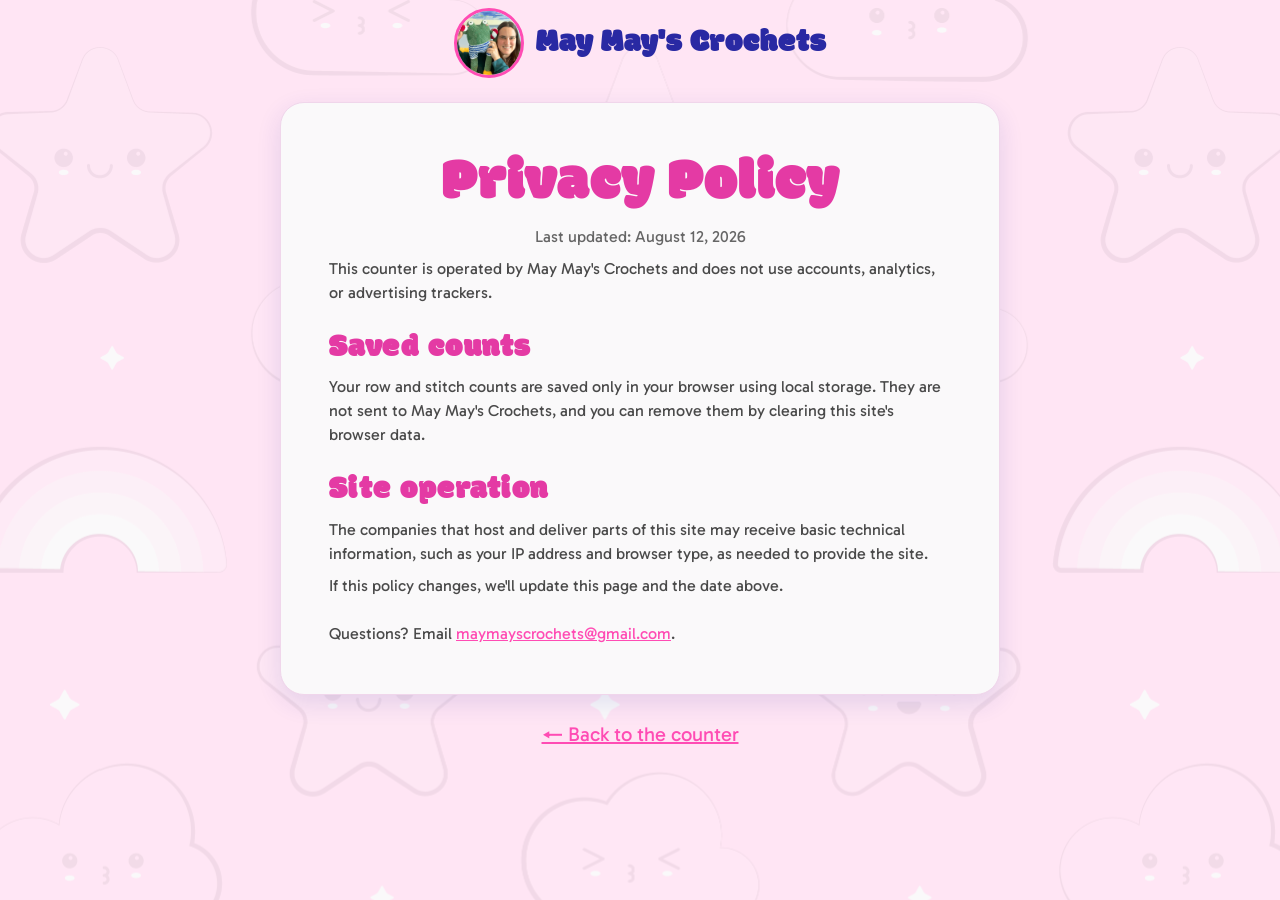
==== privacy/index.html @ 56afa4e5 "Add privacy policy" ====
<!DOCTYPE html>
<html lang="en">
<head>
  <script>
    if (window.location.hostname === "maymillerricci.github.io") {
      window.location.replace("https://counter.maymayscrochets.com" + window.location.pathname + window.location.search + window.location.hash);
    }
  </script>

  <meta charset="UTF-8"/>
  <meta name="viewport" content="width=device-width, initial-scale=1"/>
  <title>Privacy Policy | Row and Stitch Counter</title>
  <meta name="description" content="Privacy policy for the May May's Crochets row and stitch counter."/>
  <link rel="canonical" href="https://counter.maymayscrochets.com/privacy/"/>
  <link rel="icon" href="../yarn_heart.png" sizes="32x32"/>
  <link rel="apple-touch-icon" href="../yarn_heart.png"/>
  <link rel="stylesheet" href="../styles.css"/>
</head>
<body>
  <main class="privacy-shell">
    <a class="privacy-brand" href="/">
      <img src="../may_victor_frog_2-160.png" alt=""/>
      <span>May May's Crochets</span>
    </a>

    <article class="privacy-card">
      <h1>Privacy Policy</h1>
      <p class="privacy-updated">Last updated: August 12, 2026</p>

      <p>This counter is operated by May May's Crochets and does not use accounts, analytics, or advertising trackers.</p>

      <h2>Saved counts</h2>
      <p>Your row and stitch counts are saved only in your browser using local storage. They are not sent to May May's Crochets, and you can remove them by clearing this site's browser data.</p>

      <h2>Site operation</h2>
      <p>The companies that host and deliver parts of this site may receive basic technical information, such as your IP address and browser type, as needed to provide the site.</p>

      <p>If this policy changes, we'll update this page and the date above.</p>

      <p class="privacy-contact">Questions? Email <a href="mailto:maymayscrochets@gmail.com">maymayscrochets@gmail.com</a>.</p>
    </article>

    <p class="privacy-back"><a href="/">← Back to the counter</a></p>
  </main>
</body>
</html>
---- styles.css ----
@import url("https://fonts.googleapis.com/css2?family=Gabarito:wght@400;500;600;700;800;900&family=Modak&display=swap");

.wp-block-site-logo {
  box-sizing: border-box;
  line-height: 0
}

.wp-block-site-logo a {
  display: inline-block;
  line-height: 0
}

.wp-block-site-logo.is-default-size img {
  height: auto;
  width: 120px
}

.wp-block-site-logo img {
  height: auto;
  max-width: 100%
}

.wp-block-site-logo img.header-site-logo {
  box-sizing: border-box;
  width: 80px;
  height: 80px;
  object-fit: cover;
  border-radius: 50%;
}

header .wp-block-site-logo {
  box-shadow: 0 0 0 3px #ff4cb4;
}

.wp-block-site-logo a, .wp-block-site-logo img {
  border-radius: inherit
}

.wp-block-site-logo.aligncenter {
  margin-left: auto;
  margin-right: auto;
  text-align: center
}

:root :where(.wp-block-site-logo.is-style-rounded) {
  border-radius: 9999px
}

.wp-block-image img {
  box-sizing: border-box;
  height: auto;
  max-width: 100%;
  vertical-align: bottom
}

.wp-block-post-title {
  box-sizing: border-box;
  word-break: break-word
}

.wp-block-post-title :where(a) {
  display: inline-block;
  font-family: inherit;
  font-size: inherit;
  font-style: inherit;
  font-weight: inherit;
  letter-spacing: inherit;
  line-height: inherit;
  text-decoration: inherit
}

.has-text-align-center {
  text-align: center
}

.screen-reader-text {
  word-wrap: normal !important;
  border: 0;
  clip-path: inset(50%);
  height: 1px;
  margin: -1px;
  overflow: hidden;
  padding: 0;
  position: absolute;
  width: 1px
}

.screen-reader-text:focus {
  background-color: #ddd;
  clip-path: none;
  color: #444;
  display: block;
  font-size: 1em;
  height: auto;
  left: 5px;
  line-height: normal;
  padding: 15px 23px 14px;
  text-decoration: none;
  top: 5px;
  width: auto;
  z-index: 100000
}

html :where(.has-border-color) {
  border-style: solid
}

html :where([style*=border-top-color]) {
  border-top-style: solid
}

html :where([style*=border-right-color]) {
  border-right-style: solid
}

html :where([style*=border-bottom-color]) {
  border-bottom-style: solid
}

html :where([style*=border-left-color]) {
  border-left-style: solid
}

html :where([style*=border-width]) {
  border-style: solid
}

html :where([style*=border-top-width]) {
  border-top-style: solid
}

html :where([style*=border-right-width]) {
  border-right-style: solid
}

html :where([style*=border-bottom-width]) {
  border-bottom-style: solid
}

html :where([style*=border-left-width]) {
  border-left-style: solid
}

html :where(img[class*=wp-image-]) {
  height: auto;
  max-width: 100%
}

:root {
  --wp--preset--aspect-ratio--square: 1;
  --wp--preset--aspect-ratio--4-3: 4/3;
  --wp--preset--aspect-ratio--3-4: 3/4;
  --wp--preset--aspect-ratio--3-2: 3/2;
  --wp--preset--aspect-ratio--2-3: 2/3;
  --wp--preset--aspect-ratio--16-9: 16/9;
  --wp--preset--aspect-ratio--9-16: 9/16;
  --wp--preset--color--black: #000000;
  --wp--preset--color--cyan-bluish-gray: #abb8c3;
  --wp--preset--color--white: #ffffff;
  --wp--preset--color--pale-pink: #f78da7;
  --wp--preset--color--vivid-red: #cf2e2e;
  --wp--preset--color--luminous-vivid-orange: #ff6900;
  --wp--preset--color--luminous-vivid-amber: #fcb900;
  --wp--preset--color--light-green-cyan: #7bdcb5;
  --wp--preset--color--vivid-green-cyan: #00d084;
  --wp--preset--color--pale-cyan-blue: #8ed1fc;
  --wp--preset--color--vivid-cyan-blue: #0693e3;
  --wp--preset--color--vivid-purple: #9b51e0;
  --wp--preset--color--base: #ffe5f4;
  --wp--preset--color--contrast: #2929a3;
  --wp--preset--color--primary: #ff4cb4;
  --wp--preset--color--secondary: #ff33aa;
  --wp--preset--color--tertiary: #faf9fa;
  --page--heading-color: #e43aa4;
  --wp--preset--gradient--vivid-cyan-blue-to-vivid-purple: linear-gradient(135deg, rgba(6, 147, 227, 1) 0%, rgb(155, 81, 224) 100%);
  --wp--preset--gradient--light-green-cyan-to-vivid-green-cyan: linear-gradient(135deg, rgb(122, 220, 180) 0%, rgb(0, 208, 130) 100%);
  --wp--preset--gradient--luminous-vivid-amber-to-luminous-vivid-orange: linear-gradient(135deg, rgba(252, 185, 0, 1) 0%, rgba(255, 105, 0, 1) 100%);
  --wp--preset--gradient--luminous-vivid-orange-to-vivid-red: linear-gradient(135deg, rgba(255, 105, 0, 1) 0%, rgb(207, 46, 46) 100%);
  --wp--preset--gradient--very-light-gray-to-cyan-bluish-gray: linear-gradient(135deg, rgb(238, 238, 238) 0%, rgb(169, 184, 195) 100%);
  --wp--preset--gradient--cool-to-warm-spectrum: linear-gradient(135deg, rgb(74, 234, 220) 0%, rgb(151, 120, 209) 20%, rgb(207, 42, 186) 40%, rgb(238, 44, 130) 60%, rgb(251, 105, 98) 80%, rgb(254, 248, 76) 100%);
  --wp--preset--gradient--blush-light-purple: linear-gradient(135deg, rgb(255, 206, 236) 0%, rgb(152, 150, 240) 100%);
  --wp--preset--gradient--blush-bordeaux: linear-gradient(135deg, rgb(254, 205, 165) 0%, rgb(254, 45, 45) 50%, rgb(107, 0, 62) 100%);
  --wp--preset--gradient--luminous-dusk: linear-gradient(135deg, rgb(255, 203, 112) 0%, rgb(199, 81, 192) 50%, rgb(65, 88, 208) 100%);
  --wp--preset--gradient--pale-ocean: linear-gradient(135deg, rgb(255, 245, 203) 0%, rgb(182, 227, 212) 50%, rgb(51, 167, 181) 100%);
  --wp--preset--gradient--electric-grass: linear-gradient(135deg, rgb(202, 248, 128) 0%, rgb(113, 206, 126) 100%);
  --wp--preset--gradient--midnight: linear-gradient(135deg, rgb(2, 3, 129) 0%, rgb(40, 116, 252) 100%);
  --wp--preset--gradient--default-gradient: linear-gradient(to bottom, var(--wp--preset--color--base), var(--wp--preset--color--base));
  --wp--preset--font-size--small: clamp(0.825rem, 0.825rem + ((1vw - 0.2rem) * 0.318), 1.0rem);
  --wp--preset--font-size--medium: clamp(1rem, 1rem + ((1vw - 0.2rem) * 0.455), 1.25rem);
  --wp--preset--font-size--large: clamp(1.75rem, 1.75rem + ((1vw - 0.2rem) * 0.455), 2rem);
  --wp--preset--font-size--x-large: clamp(2rem, 2rem + ((1vw - 0.2rem) * 4.545), 4.5rem);
  --wp--preset--font-family--albert-sans: 'Albert Sans', sans-serif;
  --wp--preset--font-family--alegreya: Alegreya, serif;
  --wp--preset--font-family--arvo: Arvo, serif;
  --wp--preset--font-family--bodoni-moda: 'Bodoni Moda', serif;
  --wp--preset--font-family--bricolage-grotesque: 'Bricolage Grotesque', sans-serif;
  --wp--preset--font-family--cabin: Cabin, sans-serif;
  --wp--preset--font-family--chivo: Chivo, sans-serif;
  --wp--preset--font-family--commissioner: Commissioner, sans-serif;
  --wp--preset--font-family--cormorant: Cormorant, serif;
  --wp--preset--font-family--courier-prime: 'Courier Prime', monospace;
  --wp--preset--font-family--crimson-pro: 'Crimson Pro', serif;
  --wp--preset--font-family--dm-mono: 'DM Mono', monospace;
  --wp--preset--font-family--dm-sans: 'DM Sans', sans-serif;
  --wp--preset--font-family--dm-serif-display: 'DM Serif Display', serif;
  --wp--preset--font-family--domine: Domine, serif;
  --wp--preset--font-family--eb-garamond: 'EB Garamond', serif;
  --wp--preset--font-family--epilogue: Epilogue, sans-serif;
  --wp--preset--font-family--fahkwang: Fahkwang, sans-serif;
  --wp--preset--font-family--figtree: Figtree, sans-serif;
  --wp--preset--font-family--fira-sans: 'Fira Sans', sans-serif;
  --wp--preset--font-family--fjalla-one: 'Fjalla One', sans-serif;
  --wp--preset--font-family--fraunces: Fraunces, serif;
  --wp--preset--font-family--gabarito: Gabarito, system-ui;
  --wp--preset--font-family--ibm-plex-mono: 'IBM Plex Mono', monospace;
  --wp--preset--font-family--ibm-plex-sans: 'IBM Plex Sans', sans-serif;
  --wp--preset--font-family--ibarra-real-nova: 'Ibarra Real Nova', serif;
  --wp--preset--font-family--instrument-serif: 'Instrument Serif', serif;
  --wp--preset--font-family--inter: Inter, sans-serif;
  --wp--preset--font-family--josefin-sans: 'Josefin Sans', sans-serif;
  --wp--preset--font-family--jost: Jost, sans-serif;
  --wp--preset--font-family--libre-baskerville: 'Libre Baskerville', serif;
  --wp--preset--font-family--libre-franklin: 'Libre Franklin', sans-serif;
  --wp--preset--font-family--literata: Literata, serif;
  --wp--preset--font-family--lora: Lora, serif;
  --wp--preset--font-family--merriweather: Merriweather, serif;
  --wp--preset--font-family--montserrat: Montserrat, sans-serif;
  --wp--preset--font-family--newsreader: Newsreader, serif;
  --wp--preset--font-family--noto-sans-mono: 'Noto Sans Mono', sans-serif;
  --wp--preset--font-family--nunito: Nunito, sans-serif;
  --wp--preset--font-family--open-sans: 'Open Sans', sans-serif;
  --wp--preset--font-family--overpass: Overpass, sans-serif;
  --wp--preset--font-family--pt-serif: 'PT Serif', serif;
  --wp--preset--font-family--petrona: Petrona, serif;
  --wp--preset--font-family--piazzolla: Piazzolla, serif;
  --wp--preset--font-family--playfair-display: 'Playfair Display', serif;
  --wp--preset--font-family--plus-jakarta-sans: 'Plus Jakarta Sans', sans-serif;
  --wp--preset--font-family--poppins: Poppins, sans-serif;
  --wp--preset--font-family--raleway: Raleway, sans-serif;
  --wp--preset--font-family--roboto: Roboto, sans-serif;
  --wp--preset--font-family--roboto-slab: 'Roboto Slab', serif;
  --wp--preset--font-family--rubik: Rubik, sans-serif;
  --wp--preset--font-family--rufina: Rufina, serif;
  --wp--preset--font-family--sora: Sora, sans-serif;
  --wp--preset--font-family--source-sans-3: 'Source Sans 3', sans-serif;
  --wp--preset--font-family--source-serif-4: 'Source Serif 4', serif;
  --wp--preset--font-family--space-mono: 'Space Mono', monospace;
  --wp--preset--font-family--syne: Syne, sans-serif;
  --wp--preset--font-family--texturina: Texturina, serif;
  --wp--preset--font-family--urbanist: Urbanist, sans-serif;
  --wp--preset--font-family--work-sans: 'Work Sans', sans-serif;
  --wp--preset--font-family--system-font: -apple-system, BlinkMacSystemFont, 'Segoe UI', Roboto, Oxygen-Sans, Ubuntu, Cantarell, 'Helvetica Neue', sans-serif;
  --wp--preset--font-family--rubik-bubbles: Rubik Bubbles, system-ui;
  --wp--preset--font-family--modak: Modak, system-ui;
  --wp--preset--font-family--bellota-text: Bellota Text, sans-serif, system-ui;
  --wp--preset--spacing--20: 0.44rem;
  --wp--preset--spacing--30: 0.67rem;
  --wp--preset--spacing--40: 1rem;
  --wp--preset--spacing--50: 1.5rem;
  --wp--preset--spacing--60: 2.25rem;
  --wp--preset--spacing--70: 3.38rem;
  --wp--preset--spacing--80: 5.06rem;
  --wp--preset--shadow--natural: 6px 6px 9px rgba(0, 0, 0, 0.2);
  --wp--preset--shadow--deep: 12px 12px 50px rgba(0, 0, 0, 0.4);
  --wp--preset--shadow--sharp: 6px 6px 0px rgba(0, 0, 0, 0.2);
  --wp--preset--shadow--outlined: 6px 6px 0px -3px rgba(255, 255, 255, 1), 6px 6px rgba(0, 0, 0, 1);
  --wp--preset--shadow--crisp: 6px 6px 0px rgba(0, 0, 0, 1);
}

:root {
  --wp--style--global--content-size: 800px;
  --wp--style--global--wide-size: 1200px;
}

.wp-site-blocks {
  padding-top: var(--wp--style--root--padding-top);
  padding-bottom: var(--wp--style--root--padding-bottom);
}

.has-global-padding {
  padding-right: var(--wp--style--root--padding-right);
  padding-left: var(--wp--style--root--padding-left);
}

.has-global-padding > .alignfull {
  margin-right: calc(var(--wp--style--root--padding-right) * -1);
  margin-left: calc(var(--wp--style--root--padding-left) * -1);
}

.has-global-padding :where(:not(.alignfull.is-layout-flow) > .has-global-padding:not(.wp-block-block, .alignfull)) {
  padding-right: 0;
  padding-left: 0;
}

.has-global-padding :where(:not(.alignfull.is-layout-flow) > .has-global-padding:not(.wp-block-block, .alignfull)) > .alignfull {
  margin-left: 0;
  margin-right: 0;
}

.wp-site-blocks > .alignleft {
  float: left;
  margin-right: 2em;
}

.wp-site-blocks > .alignright {
  float: right;
  margin-left: 2em;
}

.wp-site-blocks > .aligncenter {
  justify-content: center;
  margin-left: auto;
  margin-right: auto;
}

:where(.wp-site-blocks) > * {
  margin-block-start: var(--wp--preset--spacing--40);
  margin-block-end: 0;
}

:where(.wp-site-blocks) > :first-child {
  margin-block-start: 0;
}

:where(.wp-site-blocks) > :last-child {
  margin-block-end: 0;
}

:root {
  --wp--style--block-gap: var(--wp--preset--spacing--40);
}

:root :where(.is-layout-flow) > :first-child {
  margin-block-start: 0;
}

:root :where(.is-layout-flow) > :last-child {
  margin-block-end: 0;
}

:root :where(.is-layout-flow) > * {
  margin-block-start: var(--wp--preset--spacing--40);
  margin-block-end: 0;
}

:root :where(.is-layout-constrained) > :first-child {
  margin-block-start: 0;
}

:root :where(.is-layout-constrained) > :last-child {
  margin-block-end: 0;
}

:root :where(.is-layout-constrained) > * {
  margin-block-start: var(--wp--preset--spacing--40);
  margin-block-end: 0;
}

:root :where(.is-layout-flex) {
  gap: var(--wp--preset--spacing--40);
}

:root :where(.is-layout-grid) {
  gap: var(--wp--preset--spacing--40);
}

.is-layout-flow > .alignleft {
  float: left;
  margin-inline-start: 0;
  margin-inline-end: 2em;
}

.is-layout-flow > .alignright {
  float: right;
  margin-inline-start: 2em;
  margin-inline-end: 0;
}

.is-layout-flow > .aligncenter {
  margin-left: auto !important;
  margin-right: auto !important;
}

.is-layout-constrained > .alignleft {
  float: left;
  margin-inline-start: 0;
  margin-inline-end: 2em;
}

.is-layout-constrained > .alignright {
  float: right;
  margin-inline-start: 2em;
  margin-inline-end: 0;
}

.is-layout-constrained > .aligncenter {
  margin-left: auto !important;
  margin-right: auto !important;
}

.is-layout-constrained > :where(:not(.alignleft):not(.alignright):not(.alignfull)) {
  max-width: var(--wp--style--global--content-size);
  margin-left: auto !important;
  margin-right: auto !important;
}

.is-layout-constrained > .alignwide {
  max-width: var(--wp--style--global--wide-size);
}

body .is-layout-flex {
  display: flex;
}

.is-layout-flex {
  flex-wrap: wrap;
  align-items: center;
}

.is-layout-flex > :is(*, div) {
  margin: 0;
}

body .is-layout-grid {
  display: grid;
}

.is-layout-grid > :is(*, div) {
  margin: 0;
}

body {
  background-color: var(--wp--preset--color--base);
  background-image: url('kawaii_pattern.png');
  background-position: 50% 0;
  background-size: 1080px;
  color: var(--wp--preset--color--contrast);
  font-family: var(--wp--preset--font-family--gabarito);
  font-size: var(--wp--preset--font-size--medium);
  line-height: 1.5;
  --wp--style--root--padding-top: var(--wp--preset--spacing--70);
  --wp--style--root--padding-right: var(--wp--preset--spacing--50);
  --wp--style--root--padding-bottom: var(--wp--preset--spacing--70);
  --wp--style--root--padding-left: var(--wp--preset--spacing--50);
}

h1, h2, h3, h4, h5, h6 {
  color: var(--page--heading-color);
  font-family: var(--wp--preset--font-family--modak);
  font-style: normal;
  line-height: 1.25;
}

h1 {
  font-size: var(--wp--preset--font-size--x-large);
  font-style: normal;
  font-weight: 400;
  line-height: 1.1;
}

h2 {
  font-size: var(--wp--preset--font-size--large);
  font-style: normal;
  font-weight: 400;
  letter-spacing: 0.03rem;
  line-height: 1.2;
}

h3 {
  font-family: var(--wp--preset--font-family--gabarito);
  font-size: var(--wp--preset--font-size--medium);
  font-style: normal;
  font-weight: 700;
}

h4 {
  font-family: var(--wp--preset--font-family--gabarito);
  font-size: var(--wp--preset--font-size--medium);
  font-style: normal;
  font-weight: 700;
}

h5 {
  font-family: var(--wp--preset--font-family--gabarito);
  font-size: var(--wp--preset--font-size--small);
  font-style: normal;
  font-weight: 700;
}

h6 {
  font-family: var(--wp--preset--font-family--gabarito);
  font-size: var(--wp--preset--font-size--small);
  font-style: normal;
  font-weight: 700;
}

.has-base-color {
  color: var(--wp--preset--color--base) !important;
}

.has-tertiary-color {
  color: var(--wp--preset--color--tertiary) !important;
}

.has-contrast-background-color {
  background-color: var(--wp--preset--color--contrast) !important;
}

.has-small-font-size {
  font-size: var(--wp--preset--font-size--small) !important;
}

.has-medium-font-size {
  font-size: var(--wp--preset--font-size--medium) !important;
}

.has-large-font-size {
  font-size: var(--wp--preset--font-size--large) !important;
}

.has-x-large-font-size {
  font-size: var(--wp--preset--font-size--x-large) !important;
}

.has-gabarito-font-family {
  font-family: var(--wp--preset--font-family--gabarito) !important;
}

.has-modak-font-family {
  font-family: var(--wp--preset--font-family--modak) !important;
  font-synthesis: none;
}

:root :where(.wp-block-image) {
  line-height: 1;
}

:root :where(.wp-block-post-title) {
  margin-bottom: 0;
}

:root :where(.wp-block-post-title a:where(:not(.wp-element-button))) {
  text-decoration: none;
}

:root :where(.wp-block-post-title a:where(:not(.wp-element-button)):hover) {
  text-decoration: underline;
}

:root :where(.wp-block-site-title) {
  font-size: var(--wp--preset--font-size--medium);
  font-style: normal;
  font-weight: 400;
  line-height: 1;
}

:root :where(.wp-block-site-title a:where(:not(.wp-element-button))) {
  text-decoration: none;
}

:root :where(.wp-block-site-title a:where(:not(.wp-element-button)):hover) {
  text-decoration: underline;
}

:root {
  --wp--preset--duotone--purplepink: url(#wp-duotone-purplepink);
  --wp--preset--duotone--cottoncandy: url(#wp-duotone-cottoncandy);
}

.wp-elements-352d698f3cd09b5d5ffc0ffe01361c56 a:where(:not(.wp-element-button)) {
  color: var(--wp--preset--color--tertiary);
}

.wp-container-core-group-is-layout-30778a02 {
  gap: var(--wp--preset--spacing--20);
  flex-direction: column;
  align-items: center;
}

.wp-elements-970f64f65058e9197096174e165489cb a:where(:not(.wp-element-button)) {
  color: #c9c9c9;
}

.wp-container-core-group-is-layout-2c35c186 {
  flex-direction: column;
  align-items: center;
  justify-content: space-between;
}

.wp-container-core-group-is-layout-5619297c > * {
  margin-block-start: 0;
  margin-block-end: 0;
}

.wp-container-core-group-is-layout-5619297c > * + * {
  margin-block-start: 0vh;
  margin-block-end: 0;
}

.wp-container-core-group-is-layout-ce155fab {
  flex-direction: column;
  align-items: center;
}

.wp-container-core-group-is-layout-3544366f > * {
  margin-block-start: 0;
  margin-block-end: 0;
}

.wp-container-core-group-is-layout-3544366f > * + * {
  margin-block-start: 2.5vh;
  margin-block-end: 0;
}

.wp-elements-d1e69695a349d9f7022210cc1e9dc7d0 a:where(:not(.wp-element-button)) {
  color: var(--wp--preset--color--base);
}

.wp-elements-5bf0d31c6725ba98eabb4c68599ded5e a:where(:not(.wp-element-button)) {
  color: var(--wp--preset--color--tertiary);
}

.wp-container-core-group-is-layout-695b186b {
  gap: 0.5rem;
  flex-direction: column;
  align-items: center;
}

.wp-container-core-group-is-layout-da604d14 > .alignfull {
  margin-right: calc(0px * -1);
  margin-left: calc(0px * -1);
}

.wp-container-core-group-is-layout-da604d14 > * {
  margin-block-start: 0;
  margin-block-end: 0;
}

.wp-container-core-group-is-layout-da604d14 > * + * {
  margin-block-start: 0;
  margin-block-end: 0;
}

.wp-duotone-unset-2.wp-block-site-logo img, .wp-duotone-unset-2.wp-block-site-logo .components-placeholder__illustration, .wp-duotone-unset-2.wp-block-site-logo .components-placeholder::before {
  filter: unset;
}

.wp-duotone-purplepink.wp-block-image img, .wp-duotone-purplepink.wp-block-image .components-placeholder {
  filter: var(--wp--preset--duotone--purplepink);
}

.wp-duotone-cottoncandy.wp-block-image img, .wp-duotone-cottoncandy.wp-block-image .components-placeholder {
  filter: var(--wp--preset--duotone--cottoncandy);
}

.wp-duotone-2929a3-faf9fa-3.wp-block-image img, .wp-duotone-2929a3-faf9fa-3.wp-block-image .components-placeholder {
  filter: url(#wp-duotone-2929a3-faf9fa-3);
}

a:where(:not(.wp-element-button)) {
  color: var(--wp--preset--color--primary);
  text-decoration: underline;
}

:root :where(a:where(:not(.wp-element-button)):hover) {
  color: var(--wp--preset--color--secondary);
  text-decoration: none;
}

.stitch-haven-link {
  color: #2929a3;
  font-weight: 600;
  text-decoration: underline;
}

.stitch-haven-link:hover {
  color: #2929a3;
  text-decoration: none;
}

.entry-content a:focus-visible {
  text-decoration: underline;
  outline: 2px solid #2929a3;
  outline-offset: 2px;
  border-radius: 2px;
}

.counter-wrapper {
  display: flex;
  justify-content: center;
  gap: 6em;
  flex-wrap: wrap;
  margin-top: 2em;
  font-family: sans-serif;
}

.counter-box {
  position: relative;
  border: 2px solid #ccc;
  border-radius: 12px;
  padding: 2em;
  background-color: #fdfdfd;
  box-shadow: 2px 2px 8px rgba(0, 0, 0, 0.05);
  min-width: 240px;
  text-align: center;
}

.counter-box h2 {
  font-size: 2em;
  margin: 0 0 1em;
}

.reset-button {
  position: absolute;
  top: 10px;
  right: 10px;
  display: flex;
  align-items: center;
  justify-content: center;
  width: 44px;
  height: 44px;
  padding: 0;
  border: none;
  background: none;
  font-size: 1.5em;
  cursor: pointer;
  touch-action: manipulation;
}

.counter-display {
  font-size: 2em;
  margin-bottom: 1em;
  display: flex;
  align-items: center;
  justify-content: center;
  gap: 0.4em;
}

.counter-controls {
  display: flex;
  justify-content: center;
  gap: 1em;
}

.control-button {
  font-size: 2em;
  width: 60px;
  height: 60px;
  padding: 0;
  border: 2px solid #aaa;
  border-radius: 8px;
  background-color: #fff;
  cursor: pointer;
  transition: all 0.2s;
  touch-action: manipulation;
}

.control-button:hover {
  background-color: #f0f0f0;
  transform: scale(1.05);
}

/* Mobile fix for social links in header */
@media (max-width: 768px) {
  .wp-block-social-links.is-content-justification-right {
    justify-content: center !important;
  }
}

/* Reduce spacing between stacked counters on mobile */
@media (max-width: 768px) {
  .counter-wrapper {
    gap: 2em;
  }
}

.privacy-shell {
  width: min(100%, 720px);
  margin: 0 auto;
}

.privacy-brand {
  display: flex;
  align-items: center;
  justify-content: center;
  gap: 0.75rem;
  margin-bottom: 1.5rem;
  color: var(--wp--preset--color--contrast);
  font-family: var(--wp--preset--font-family--modak);
  font-size: var(--wp--preset--font-size--large);
  text-decoration: none;
}

.privacy-brand img {
  width: 64px;
  height: 64px;
  border: 3px solid var(--wp--preset--color--primary);
  border-radius: 50%;
  object-fit: cover;
}

.privacy-card {
  padding: clamp(1.5rem, 5vw, 3rem);
  border: 1px solid #f0d6eb;
  border-radius: 24px;
  background: #faf9fa;
  box-shadow: 0 8px 24px rgba(41, 41, 163, 0.12);
  color: #4a4a4a;
}

.privacy-card h1 {
  margin: 0 0 0.5rem;
  font-size: clamp(2.5rem, 6vw, 3.75rem);
  text-align: center;
}

.privacy-card h2 {
  margin: 1.5rem 0 0.4rem;
  font-size: var(--wp--preset--font-size--large);
}

.privacy-card p {
  margin: 0.5rem 0 0;
  font-size: 1rem;
}

.privacy-updated,
.privacy-back {
  text-align: center;
}

.privacy-updated {
  color: #666;
  font-size: 0.875rem;
}

.privacy-contact {
  margin-top: 1.5rem !important;
}

.privacy-back {
  margin-top: 1.5rem;
}

.footer-credit {
  display: flex;
  align-items: center;
  justify-content: center;
  gap: 0.3rem;
  margin: 0;
  color: #c9c9c9;
  font-size: 1.25rem;
  font-weight: 400;
}

.footer-credit img {
  width: 3rem;
  height: 3rem;
}

.footer-credit a {
  color: var(--wp--preset--color--tertiary);
  font-weight: 600;
}

.page-legal {
  display: flex;
  align-items: center;
  justify-content: center;
  gap: 0.4rem;
  padding: 0.75rem 1rem 1.25rem;
  color: #625d63;
  font-size: 0.825rem;
  text-align: center;
}

.page-legal a {
  color: inherit;
  text-underline-offset: 2px;
}

.page-legal a:hover {
  color: #4a4a4a;
}
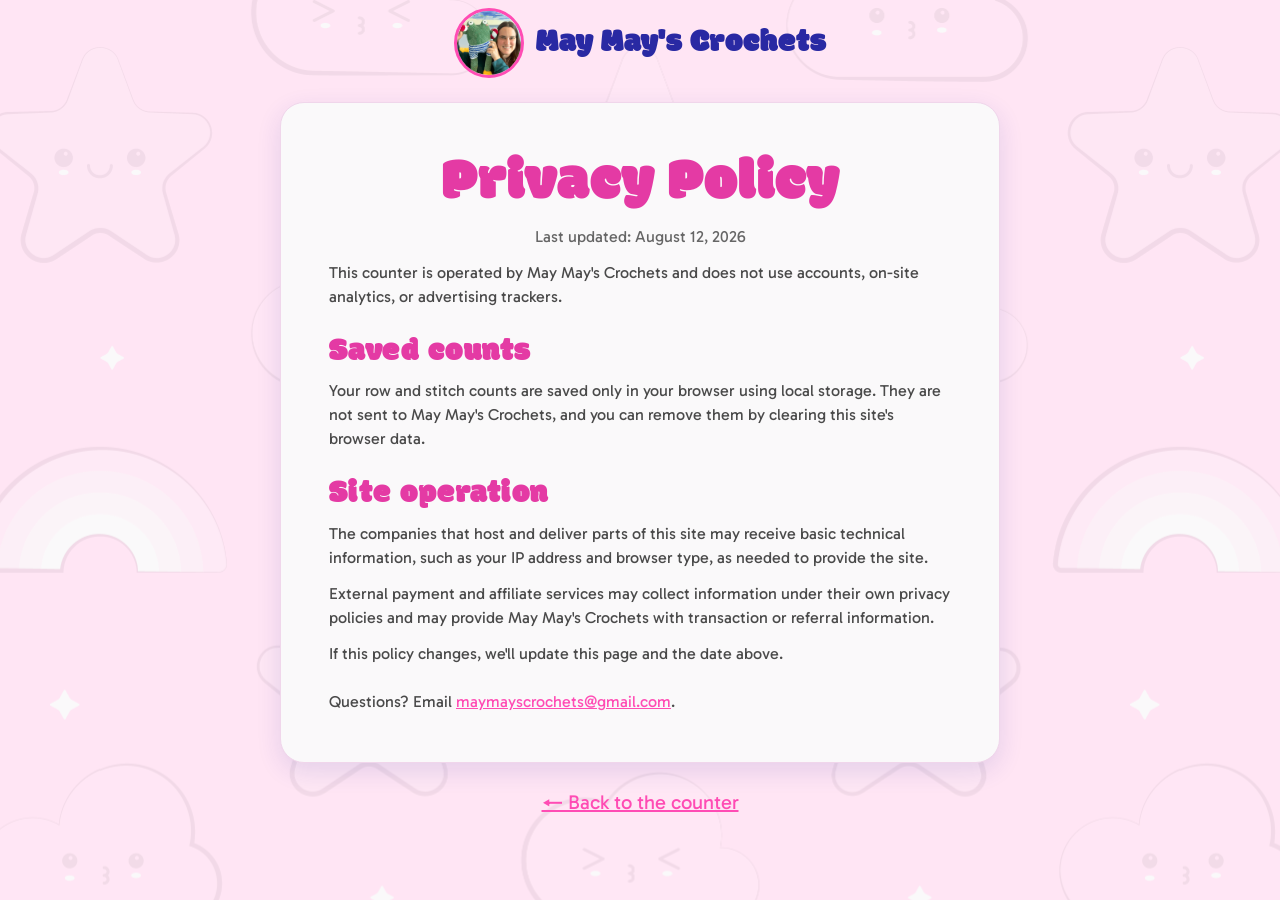
==== commit de8d925a: "Update privacy policy" ====
--- a/privacy/index.html
+++ b/privacy/index.html
@@ -14,7 +14,7 @@
   <link rel="canonical" href="https://counter.maymayscrochets.com/privacy/"/>
   <link rel="icon" href="../yarn_heart.png" sizes="32x32"/>
   <link rel="apple-touch-icon" href="../yarn_heart.png"/>
-  <link rel="stylesheet" href="../styles.css"/>
+  <link rel="stylesheet" href="../styles.css?v=20260812-cleanup"/>
 </head>
 <body>
   <main class="privacy-shell">
@@ -27,13 +27,15 @@
       <h1>Privacy Policy</h1>
       <p class="privacy-updated">Last updated: August 12, 2026</p>
 
-      <p>This counter is operated by May May's Crochets and does not use accounts, analytics, or advertising trackers.</p>
+      <p>This counter is operated by May May's Crochets and does not use accounts, on-site analytics, or advertising trackers.</p>
 
       <h2>Saved counts</h2>
       <p>Your row and stitch counts are saved only in your browser using local storage. They are not sent to May May's Crochets, and you can remove them by clearing this site's browser data.</p>
 
       <h2>Site operation</h2>
       <p>The companies that host and deliver parts of this site may receive basic technical information, such as your IP address and browser type, as needed to provide the site.</p>
+
+      <p>External payment and affiliate services may collect information under their own privacy policies and may provide May May's Crochets with transaction or referral information.</p>
 
       <p>If this policy changes, we'll update this page and the date above.</p>
 
--- a/styles.css
+++ b/styles.css
@@ -1,670 +1,272 @@
-@import url("https://fonts.googleapis.com/css2?family=Gabarito:wght@400;500;600;700;800;900&family=Modak&display=swap");
-
-.wp-block-site-logo {
-  box-sizing: border-box;
-  line-height: 0
-}
-
-.wp-block-site-logo a {
+/*
+ * Portions adapted from the Kawaii-Chan WordPress theme.
+ * Copyright (C) 2022 Automattic. Licensed under GPLv2 or later.
+ * See LICENSE and README.md for details.
+ */
+
+@import url("https://fonts.googleapis.com/css2?family=Gabarito:wght@400;600&family=Modak&display=swap");
+
+:root {
+  --color-background: #ffe5f4;
+  --color-contrast: #2929a3;
+  --color-primary: #ff4cb4;
+  --color-secondary: #ff33aa;
+  --color-surface: #faf9fa;
+  --color-heading: #e43aa4;
+  --font-body: Gabarito, system-ui;
+  --font-heading: Modak, system-ui;
+  --font-size-medium: clamp(1rem, 1rem + ((1vw - 0.2rem) * 0.455), 1.25rem);
+  --font-size-large: clamp(1.75rem, 1.75rem + ((1vw - 0.2rem) * 0.455), 2rem);
+  --font-size-x-large: clamp(2rem, 2rem + ((1vw - 0.2rem) * 4.545), 4.5rem);
+  --space-small: 0.44rem;
+  --space-medium: 1rem;
+  --space-large: 1.5rem;
+  --content-width: 800px;
+  --wide-width: 1200px;
+}
+
+body {
+  background-color: var(--color-background);
+  background-image: url('kawaii_pattern.png');
+  background-position: 50% 0;
+  background-size: 1080px;
+  color: var(--color-contrast);
+  font-family: var(--font-body);
+  font-size: var(--font-size-medium);
+  line-height: 1.5;
+}
+
+h1,
+h2 {
+  color: var(--color-heading);
+  font-family: var(--font-heading);
+  font-style: normal;
+  font-weight: 400;
+}
+
+h1 {
+  font-size: var(--font-size-x-large);
+  line-height: 1.1;
+}
+
+h2 {
+  font-size: var(--font-size-large);
+  letter-spacing: 0.03rem;
+  line-height: 1.2;
+}
+
+a {
+  color: var(--color-primary);
+  text-decoration: underline;
+}
+
+a:hover {
+  color: var(--color-secondary);
+  text-decoration: none;
+}
+
+.visually-hidden {
+  word-wrap: normal !important;
+  position: absolute;
+  width: 1px;
+  height: 1px;
+  margin: -1px;
+  padding: 0;
+  overflow: hidden;
+  border: 0;
+  clip-path: inset(50%);
+}
+
+.site-header,
+.site-footer {
+  padding-inline: var(--space-large);
+}
+
+.site-header__panel,
+.site-footer__inner {
+  width: 100%;
+  max-width: var(--content-width);
+  margin-inline: auto;
+}
+
+.site-header__panel {
+  display: flex;
+  flex-flow: column wrap;
+  align-items: center;
+  justify-content: space-between;
+  gap: var(--space-medium);
+  padding-top: var(--space-small);
+  border-radius: 50px 50px 0 0;
+  background: var(--color-contrast);
+  color: var(--color-surface);
+}
+
+.site-brand-logo {
   display: inline-block;
-  line-height: 0
-}
-
-.wp-block-site-logo.is-default-size img {
-  height: auto;
-  width: 120px
-}
-
-.wp-block-site-logo img {
-  height: auto;
-  max-width: 100%
-}
-
-.wp-block-site-logo img.header-site-logo {
+  border-radius: 9999px;
+  box-shadow: 0 0 0 3px var(--color-primary);
+  line-height: 0;
+}
+
+.site-brand-logo img {
   box-sizing: border-box;
   width: 80px;
   height: 80px;
+  border-radius: inherit;
   object-fit: cover;
-  border-radius: 50%;
-}
-
-header .wp-block-site-logo {
-  box-shadow: 0 0 0 3px #ff4cb4;
-}
-
-.wp-block-site-logo a, .wp-block-site-logo img {
-  border-radius: inherit
-}
-
-.wp-block-site-logo.aligncenter {
-  margin-left: auto;
-  margin-right: auto;
-  text-align: center
-}
-
-:root :where(.wp-block-site-logo.is-style-rounded) {
-  border-radius: 9999px
-}
-
-.wp-block-image img {
-  box-sizing: border-box;
-  height: auto;
-  max-width: 100%;
-  vertical-align: bottom
-}
-
-.wp-block-post-title {
-  box-sizing: border-box;
-  word-break: break-word
-}
-
-.wp-block-post-title :where(a) {
-  display: inline-block;
-  font-family: inherit;
-  font-size: inherit;
-  font-style: inherit;
-  font-weight: inherit;
-  letter-spacing: inherit;
-  line-height: inherit;
-  text-decoration: inherit
-}
-
-.has-text-align-center {
-  text-align: center
-}
-
-.screen-reader-text {
-  word-wrap: normal !important;
-  border: 0;
-  clip-path: inset(50%);
-  height: 1px;
-  margin: -1px;
-  overflow: hidden;
-  padding: 0;
-  position: absolute;
-  width: 1px
-}
-
-.screen-reader-text:focus {
-  background-color: #ddd;
-  clip-path: none;
-  color: #444;
-  display: block;
-  font-size: 1em;
-  height: auto;
-  left: 5px;
-  line-height: normal;
-  padding: 15px 23px 14px;
-  text-decoration: none;
-  top: 5px;
-  width: auto;
-  z-index: 100000
-}
-
-html :where(.has-border-color) {
-  border-style: solid
-}
-
-html :where([style*=border-top-color]) {
-  border-top-style: solid
-}
-
-html :where([style*=border-right-color]) {
-  border-right-style: solid
-}
-
-html :where([style*=border-bottom-color]) {
-  border-bottom-style: solid
-}
-
-html :where([style*=border-left-color]) {
-  border-left-style: solid
-}
-
-html :where([style*=border-width]) {
-  border-style: solid
-}
-
-html :where([style*=border-top-width]) {
-  border-top-style: solid
-}
-
-html :where([style*=border-right-width]) {
-  border-right-style: solid
-}
-
-html :where([style*=border-bottom-width]) {
-  border-bottom-style: solid
-}
-
-html :where([style*=border-left-width]) {
-  border-left-style: solid
-}
-
-html :where(img[class*=wp-image-]) {
-  height: auto;
-  max-width: 100%
-}
-
-:root {
-  --wp--preset--aspect-ratio--square: 1;
-  --wp--preset--aspect-ratio--4-3: 4/3;
-  --wp--preset--aspect-ratio--3-4: 3/4;
-  --wp--preset--aspect-ratio--3-2: 3/2;
-  --wp--preset--aspect-ratio--2-3: 2/3;
-  --wp--preset--aspect-ratio--16-9: 16/9;
-  --wp--preset--aspect-ratio--9-16: 9/16;
-  --wp--preset--color--black: #000000;
-  --wp--preset--color--cyan-bluish-gray: #abb8c3;
-  --wp--preset--color--white: #ffffff;
-  --wp--preset--color--pale-pink: #f78da7;
-  --wp--preset--color--vivid-red: #cf2e2e;
-  --wp--preset--color--luminous-vivid-orange: #ff6900;
-  --wp--preset--color--luminous-vivid-amber: #fcb900;
-  --wp--preset--color--light-green-cyan: #7bdcb5;
-  --wp--preset--color--vivid-green-cyan: #00d084;
-  --wp--preset--color--pale-cyan-blue: #8ed1fc;
-  --wp--preset--color--vivid-cyan-blue: #0693e3;
-  --wp--preset--color--vivid-purple: #9b51e0;
-  --wp--preset--color--base: #ffe5f4;
-  --wp--preset--color--contrast: #2929a3;
-  --wp--preset--color--primary: #ff4cb4;
-  --wp--preset--color--secondary: #ff33aa;
-  --wp--preset--color--tertiary: #faf9fa;
-  --page--heading-color: #e43aa4;
-  --wp--preset--gradient--vivid-cyan-blue-to-vivid-purple: linear-gradient(135deg, rgba(6, 147, 227, 1) 0%, rgb(155, 81, 224) 100%);
-  --wp--preset--gradient--light-green-cyan-to-vivid-green-cyan: linear-gradient(135deg, rgb(122, 220, 180) 0%, rgb(0, 208, 130) 100%);
-  --wp--preset--gradient--luminous-vivid-amber-to-luminous-vivid-orange: linear-gradient(135deg, rgba(252, 185, 0, 1) 0%, rgba(255, 105, 0, 1) 100%);
-  --wp--preset--gradient--luminous-vivid-orange-to-vivid-red: linear-gradient(135deg, rgba(255, 105, 0, 1) 0%, rgb(207, 46, 46) 100%);
-  --wp--preset--gradient--very-light-gray-to-cyan-bluish-gray: linear-gradient(135deg, rgb(238, 238, 238) 0%, rgb(169, 184, 195) 100%);
-  --wp--preset--gradient--cool-to-warm-spectrum: linear-gradient(135deg, rgb(74, 234, 220) 0%, rgb(151, 120, 209) 20%, rgb(207, 42, 186) 40%, rgb(238, 44, 130) 60%, rgb(251, 105, 98) 80%, rgb(254, 248, 76) 100%);
-  --wp--preset--gradient--blush-light-purple: linear-gradient(135deg, rgb(255, 206, 236) 0%, rgb(152, 150, 240) 100%);
-  --wp--preset--gradient--blush-bordeaux: linear-gradient(135deg, rgb(254, 205, 165) 0%, rgb(254, 45, 45) 50%, rgb(107, 0, 62) 100%);
-  --wp--preset--gradient--luminous-dusk: linear-gradient(135deg, rgb(255, 203, 112) 0%, rgb(199, 81, 192) 50%, rgb(65, 88, 208) 100%);
-  --wp--preset--gradient--pale-ocean: linear-gradient(135deg, rgb(255, 245, 203) 0%, rgb(182, 227, 212) 50%, rgb(51, 167, 181) 100%);
-  --wp--preset--gradient--electric-grass: linear-gradient(135deg, rgb(202, 248, 128) 0%, rgb(113, 206, 126) 100%);
-  --wp--preset--gradient--midnight: linear-gradient(135deg, rgb(2, 3, 129) 0%, rgb(40, 116, 252) 100%);
-  --wp--preset--gradient--default-gradient: linear-gradient(to bottom, var(--wp--preset--color--base), var(--wp--preset--color--base));
-  --wp--preset--font-size--small: clamp(0.825rem, 0.825rem + ((1vw - 0.2rem) * 0.318), 1.0rem);
-  --wp--preset--font-size--medium: clamp(1rem, 1rem + ((1vw - 0.2rem) * 0.455), 1.25rem);
-  --wp--preset--font-size--large: clamp(1.75rem, 1.75rem + ((1vw - 0.2rem) * 0.455), 2rem);
-  --wp--preset--font-size--x-large: clamp(2rem, 2rem + ((1vw - 0.2rem) * 4.545), 4.5rem);
-  --wp--preset--font-family--albert-sans: 'Albert Sans', sans-serif;
-  --wp--preset--font-family--alegreya: Alegreya, serif;
-  --wp--preset--font-family--arvo: Arvo, serif;
-  --wp--preset--font-family--bodoni-moda: 'Bodoni Moda', serif;
-  --wp--preset--font-family--bricolage-grotesque: 'Bricolage Grotesque', sans-serif;
-  --wp--preset--font-family--cabin: Cabin, sans-serif;
-  --wp--preset--font-family--chivo: Chivo, sans-serif;
-  --wp--preset--font-family--commissioner: Commissioner, sans-serif;
-  --wp--preset--font-family--cormorant: Cormorant, serif;
-  --wp--preset--font-family--courier-prime: 'Courier Prime', monospace;
-  --wp--preset--font-family--crimson-pro: 'Crimson Pro', serif;
-  --wp--preset--font-family--dm-mono: 'DM Mono', monospace;
-  --wp--preset--font-family--dm-sans: 'DM Sans', sans-serif;
-  --wp--preset--font-family--dm-serif-display: 'DM Serif Display', serif;
-  --wp--preset--font-family--domine: Domine, serif;
-  --wp--preset--font-family--eb-garamond: 'EB Garamond', serif;
-  --wp--preset--font-family--epilogue: Epilogue, sans-serif;
-  --wp--preset--font-family--fahkwang: Fahkwang, sans-serif;
-  --wp--preset--font-family--figtree: Figtree, sans-serif;
-  --wp--preset--font-family--fira-sans: 'Fira Sans', sans-serif;
-  --wp--preset--font-family--fjalla-one: 'Fjalla One', sans-serif;
-  --wp--preset--font-family--fraunces: Fraunces, serif;
-  --wp--preset--font-family--gabarito: Gabarito, system-ui;
-  --wp--preset--font-family--ibm-plex-mono: 'IBM Plex Mono', monospace;
-  --wp--preset--font-family--ibm-plex-sans: 'IBM Plex Sans', sans-serif;
-  --wp--preset--font-family--ibarra-real-nova: 'Ibarra Real Nova', serif;
-  --wp--preset--font-family--instrument-serif: 'Instrument Serif', serif;
-  --wp--preset--font-family--inter: Inter, sans-serif;
-  --wp--preset--font-family--josefin-sans: 'Josefin Sans', sans-serif;
-  --wp--preset--font-family--jost: Jost, sans-serif;
-  --wp--preset--font-family--libre-baskerville: 'Libre Baskerville', serif;
-  --wp--preset--font-family--libre-franklin: 'Libre Franklin', sans-serif;
-  --wp--preset--font-family--literata: Literata, serif;
-  --wp--preset--font-family--lora: Lora, serif;
-  --wp--preset--font-family--merriweather: Merriweather, serif;
-  --wp--preset--font-family--montserrat: Montserrat, sans-serif;
-  --wp--preset--font-family--newsreader: Newsreader, serif;
-  --wp--preset--font-family--noto-sans-mono: 'Noto Sans Mono', sans-serif;
-  --wp--preset--font-family--nunito: Nunito, sans-serif;
-  --wp--preset--font-family--open-sans: 'Open Sans', sans-serif;
-  --wp--preset--font-family--overpass: Overpass, sans-serif;
-  --wp--preset--font-family--pt-serif: 'PT Serif', serif;
-  --wp--preset--font-family--petrona: Petrona, serif;
-  --wp--preset--font-family--piazzolla: Piazzolla, serif;
-  --wp--preset--font-family--playfair-display: 'Playfair Display', serif;
-  --wp--preset--font-family--plus-jakarta-sans: 'Plus Jakarta Sans', sans-serif;
-  --wp--preset--font-family--poppins: Poppins, sans-serif;
-  --wp--preset--font-family--raleway: Raleway, sans-serif;
-  --wp--preset--font-family--roboto: Roboto, sans-serif;
-  --wp--preset--font-family--roboto-slab: 'Roboto Slab', serif;
-  --wp--preset--font-family--rubik: Rubik, sans-serif;
-  --wp--preset--font-family--rufina: Rufina, serif;
-  --wp--preset--font-family--sora: Sora, sans-serif;
-  --wp--preset--font-family--source-sans-3: 'Source Sans 3', sans-serif;
-  --wp--preset--font-family--source-serif-4: 'Source Serif 4', serif;
-  --wp--preset--font-family--space-mono: 'Space Mono', monospace;
-  --wp--preset--font-family--syne: Syne, sans-serif;
-  --wp--preset--font-family--texturina: Texturina, serif;
-  --wp--preset--font-family--urbanist: Urbanist, sans-serif;
-  --wp--preset--font-family--work-sans: 'Work Sans', sans-serif;
-  --wp--preset--font-family--system-font: -apple-system, BlinkMacSystemFont, 'Segoe UI', Roboto, Oxygen-Sans, Ubuntu, Cantarell, 'Helvetica Neue', sans-serif;
-  --wp--preset--font-family--rubik-bubbles: Rubik Bubbles, system-ui;
-  --wp--preset--font-family--modak: Modak, system-ui;
-  --wp--preset--font-family--bellota-text: Bellota Text, sans-serif, system-ui;
-  --wp--preset--spacing--20: 0.44rem;
-  --wp--preset--spacing--30: 0.67rem;
-  --wp--preset--spacing--40: 1rem;
-  --wp--preset--spacing--50: 1.5rem;
-  --wp--preset--spacing--60: 2.25rem;
-  --wp--preset--spacing--70: 3.38rem;
-  --wp--preset--spacing--80: 5.06rem;
-  --wp--preset--shadow--natural: 6px 6px 9px rgba(0, 0, 0, 0.2);
-  --wp--preset--shadow--deep: 12px 12px 50px rgba(0, 0, 0, 0.4);
-  --wp--preset--shadow--sharp: 6px 6px 0px rgba(0, 0, 0, 0.2);
-  --wp--preset--shadow--outlined: 6px 6px 0px -3px rgba(255, 255, 255, 1), 6px 6px rgba(0, 0, 0, 1);
-  --wp--preset--shadow--crisp: 6px 6px 0px rgba(0, 0, 0, 1);
-}
-
-:root {
-  --wp--style--global--content-size: 800px;
-  --wp--style--global--wide-size: 1200px;
-}
-
-.wp-site-blocks {
-  padding-top: var(--wp--style--root--padding-top);
-  padding-bottom: var(--wp--style--root--padding-bottom);
-}
-
-.has-global-padding {
-  padding-right: var(--wp--style--root--padding-right);
-  padding-left: var(--wp--style--root--padding-left);
-}
-
-.has-global-padding > .alignfull {
-  margin-right: calc(var(--wp--style--root--padding-right) * -1);
-  margin-left: calc(var(--wp--style--root--padding-left) * -1);
-}
-
-.has-global-padding :where(:not(.alignfull.is-layout-flow) > .has-global-padding:not(.wp-block-block, .alignfull)) {
-  padding-right: 0;
-  padding-left: 0;
-}
-
-.has-global-padding :where(:not(.alignfull.is-layout-flow) > .has-global-padding:not(.wp-block-block, .alignfull)) > .alignfull {
-  margin-left: 0;
-  margin-right: 0;
-}
-
-.wp-site-blocks > .alignleft {
-  float: left;
-  margin-right: 2em;
-}
-
-.wp-site-blocks > .alignright {
-  float: right;
-  margin-left: 2em;
-}
-
-.wp-site-blocks > .aligncenter {
-  justify-content: center;
-  margin-left: auto;
-  margin-right: auto;
-}
-
-:where(.wp-site-blocks) > * {
-  margin-block-start: var(--wp--preset--spacing--40);
-  margin-block-end: 0;
-}
-
-:where(.wp-site-blocks) > :first-child {
-  margin-block-start: 0;
-}
-
-:where(.wp-site-blocks) > :last-child {
-  margin-block-end: 0;
-}
-
-:root {
-  --wp--style--block-gap: var(--wp--preset--spacing--40);
-}
-
-:root :where(.is-layout-flow) > :first-child {
-  margin-block-start: 0;
-}
-
-:root :where(.is-layout-flow) > :last-child {
-  margin-block-end: 0;
-}
-
-:root :where(.is-layout-flow) > * {
-  margin-block-start: var(--wp--preset--spacing--40);
-  margin-block-end: 0;
-}
-
-:root :where(.is-layout-constrained) > :first-child {
-  margin-block-start: 0;
-}
-
-:root :where(.is-layout-constrained) > :last-child {
-  margin-block-end: 0;
-}
-
-:root :where(.is-layout-constrained) > * {
-  margin-block-start: var(--wp--preset--spacing--40);
-  margin-block-end: 0;
-}
-
-:root :where(.is-layout-flex) {
-  gap: var(--wp--preset--spacing--40);
-}
-
-:root :where(.is-layout-grid) {
-  gap: var(--wp--preset--spacing--40);
-}
-
-.is-layout-flow > .alignleft {
-  float: left;
-  margin-inline-start: 0;
-  margin-inline-end: 2em;
-}
-
-.is-layout-flow > .alignright {
-  float: right;
-  margin-inline-start: 2em;
-  margin-inline-end: 0;
-}
-
-.is-layout-flow > .aligncenter {
-  margin-left: auto !important;
-  margin-right: auto !important;
-}
-
-.is-layout-constrained > .alignleft {
-  float: left;
-  margin-inline-start: 0;
-  margin-inline-end: 2em;
-}
-
-.is-layout-constrained > .alignright {
-  float: right;
-  margin-inline-start: 2em;
-  margin-inline-end: 0;
-}
-
-.is-layout-constrained > .aligncenter {
-  margin-left: auto !important;
-  margin-right: auto !important;
-}
-
-.is-layout-constrained > :where(:not(.alignleft):not(.alignright):not(.alignfull)) {
-  max-width: var(--wp--style--global--content-size);
-  margin-left: auto !important;
-  margin-right: auto !important;
-}
-
-.is-layout-constrained > .alignwide {
-  max-width: var(--wp--style--global--wide-size);
-}
-
-body .is-layout-flex {
-  display: flex;
-}
-
-.is-layout-flex {
-  flex-wrap: wrap;
-  align-items: center;
-}
-
-.is-layout-flex > :is(*, div) {
-  margin: 0;
-}
-
-body .is-layout-grid {
-  display: grid;
-}
-
-.is-layout-grid > :is(*, div) {
-  margin: 0;
-}
-
-body {
-  background-color: var(--wp--preset--color--base);
-  background-image: url('kawaii_pattern.png');
-  background-position: 50% 0;
-  background-size: 1080px;
-  color: var(--wp--preset--color--contrast);
-  font-family: var(--wp--preset--font-family--gabarito);
-  font-size: var(--wp--preset--font-size--medium);
-  line-height: 1.5;
-  --wp--style--root--padding-top: var(--wp--preset--spacing--70);
-  --wp--style--root--padding-right: var(--wp--preset--spacing--50);
-  --wp--style--root--padding-bottom: var(--wp--preset--spacing--70);
-  --wp--style--root--padding-left: var(--wp--preset--spacing--50);
-}
-
-h1, h2, h3, h4, h5, h6 {
-  color: var(--page--heading-color);
-  font-family: var(--wp--preset--font-family--modak);
-  font-style: normal;
-  line-height: 1.25;
-}
-
-h1 {
-  font-size: var(--wp--preset--font-size--x-large);
-  font-style: normal;
-  font-weight: 400;
-  line-height: 1.1;
-}
-
-h2 {
-  font-size: var(--wp--preset--font-size--large);
-  font-style: normal;
-  font-weight: 400;
-  letter-spacing: 0.03rem;
-  line-height: 1.2;
-}
-
-h3 {
-  font-family: var(--wp--preset--font-family--gabarito);
-  font-size: var(--wp--preset--font-size--medium);
-  font-style: normal;
-  font-weight: 700;
-}
-
-h4 {
-  font-family: var(--wp--preset--font-family--gabarito);
-  font-size: var(--wp--preset--font-size--medium);
-  font-style: normal;
-  font-weight: 700;
-}
-
-h5 {
-  font-family: var(--wp--preset--font-family--gabarito);
-  font-size: var(--wp--preset--font-size--small);
-  font-style: normal;
-  font-weight: 700;
-}
-
-h6 {
-  font-family: var(--wp--preset--font-family--gabarito);
-  font-size: var(--wp--preset--font-size--small);
-  font-style: normal;
-  font-weight: 700;
-}
-
-.has-base-color {
-  color: var(--wp--preset--color--base) !important;
-}
-
-.has-tertiary-color {
-  color: var(--wp--preset--color--tertiary) !important;
-}
-
-.has-contrast-background-color {
-  background-color: var(--wp--preset--color--contrast) !important;
-}
-
-.has-small-font-size {
-  font-size: var(--wp--preset--font-size--small) !important;
-}
-
-.has-medium-font-size {
-  font-size: var(--wp--preset--font-size--medium) !important;
-}
-
-.has-large-font-size {
-  font-size: var(--wp--preset--font-size--large) !important;
-}
-
-.has-x-large-font-size {
-  font-size: var(--wp--preset--font-size--x-large) !important;
-}
-
-.has-gabarito-font-family {
-  font-family: var(--wp--preset--font-family--gabarito) !important;
-}
-
-.has-modak-font-family {
-  font-family: var(--wp--preset--font-family--modak) !important;
+}
+
+.site-title {
+  margin: 0;
+  padding-bottom: var(--space-medium);
+  color: var(--color-surface);
+  font-family: var(--font-heading);
+  font-size: var(--font-size-x-large);
   font-synthesis: none;
-}
-
-:root :where(.wp-block-image) {
-  line-height: 1;
-}
-
-:root :where(.wp-block-post-title) {
-  margin-bottom: 0;
-}
-
-:root :where(.wp-block-post-title a:where(:not(.wp-element-button))) {
-  text-decoration: none;
-}
-
-:root :where(.wp-block-post-title a:where(:not(.wp-element-button)):hover) {
-  text-decoration: underline;
-}
-
-:root :where(.wp-block-site-title) {
-  font-size: var(--wp--preset--font-size--medium);
   font-style: normal;
   font-weight: 400;
   line-height: 1;
-}
-
-:root :where(.wp-block-site-title a:where(:not(.wp-element-button))) {
+  text-align: center;
+}
+
+.site-title a {
+  color: inherit;
   text-decoration: none;
 }
 
-:root :where(.wp-block-site-title a:where(:not(.wp-element-button)):hover) {
+.site-title a:hover {
+  color: inherit;
   text-decoration: underline;
 }
 
-:root {
-  --wp--preset--duotone--purplepink: url(#wp-duotone-purplepink);
-  --wp--preset--duotone--cottoncandy: url(#wp-duotone-cottoncandy);
-}
-
-.wp-elements-352d698f3cd09b5d5ffc0ffe01361c56 a:where(:not(.wp-element-button)) {
-  color: var(--wp--preset--color--tertiary);
-}
-
-.wp-container-core-group-is-layout-30778a02 {
-  gap: var(--wp--preset--spacing--20);
-  flex-direction: column;
-  align-items: center;
-}
-
-.wp-elements-970f64f65058e9197096174e165489cb a:where(:not(.wp-element-button)) {
-  color: #c9c9c9;
-}
-
-.wp-container-core-group-is-layout-2c35c186 {
-  flex-direction: column;
-  align-items: center;
-  justify-content: space-between;
-}
-
-.wp-container-core-group-is-layout-5619297c > * {
-  margin-block-start: 0;
-  margin-block-end: 0;
-}
-
-.wp-container-core-group-is-layout-5619297c > * + * {
-  margin-block-start: 0vh;
-  margin-block-end: 0;
-}
-
-.wp-container-core-group-is-layout-ce155fab {
-  flex-direction: column;
-  align-items: center;
-}
-
-.wp-container-core-group-is-layout-3544366f > * {
-  margin-block-start: 0;
-  margin-block-end: 0;
-}
-
-.wp-container-core-group-is-layout-3544366f > * + * {
-  margin-block-start: 2.5vh;
-  margin-block-end: 0;
-}
-
-.wp-elements-d1e69695a349d9f7022210cc1e9dc7d0 a:where(:not(.wp-element-button)) {
-  color: var(--wp--preset--color--base);
-}
-
-.wp-elements-5bf0d31c6725ba98eabb4c68599ded5e a:where(:not(.wp-element-button)) {
-  color: var(--wp--preset--color--tertiary);
-}
-
-.wp-container-core-group-is-layout-695b186b {
-  gap: 0.5rem;
-  flex-direction: column;
-  align-items: center;
-}
-
-.wp-container-core-group-is-layout-da604d14 > .alignfull {
-  margin-right: calc(0px * -1);
-  margin-left: calc(0px * -1);
-}
-
-.wp-container-core-group-is-layout-da604d14 > * {
-  margin-block-start: 0;
-  margin-block-end: 0;
-}
-
-.wp-container-core-group-is-layout-da604d14 > * + * {
-  margin-block-start: 0;
-  margin-block-end: 0;
-}
-
-.wp-duotone-unset-2.wp-block-site-logo img, .wp-duotone-unset-2.wp-block-site-logo .components-placeholder__illustration, .wp-duotone-unset-2.wp-block-site-logo .components-placeholder::before {
-  filter: unset;
-}
-
-.wp-duotone-purplepink.wp-block-image img, .wp-duotone-purplepink.wp-block-image .components-placeholder {
-  filter: var(--wp--preset--duotone--purplepink);
-}
-
-.wp-duotone-cottoncandy.wp-block-image img, .wp-duotone-cottoncandy.wp-block-image .components-placeholder {
-  filter: var(--wp--preset--duotone--cottoncandy);
-}
-
-.wp-duotone-2929a3-faf9fa-3.wp-block-image img, .wp-duotone-2929a3-faf9fa-3.wp-block-image .components-placeholder {
-  filter: url(#wp-duotone-2929a3-faf9fa-3);
-}
-
-a:where(:not(.wp-element-button)) {
-  color: var(--wp--preset--color--primary);
-  text-decoration: underline;
-}
-
-:root :where(a:where(:not(.wp-element-button)):hover) {
-  color: var(--wp--preset--color--secondary);
+.social-links {
+  display: flex;
+  flex-wrap: wrap;
+  align-items: center;
+  gap: var(--space-medium);
+  margin: 0;
+  padding: 0;
+  list-style: none;
+}
+
+.social-links--labeled {
+  font-size: 36px;
+  line-height: 1.5;
+}
+
+.social-links--icons {
+  font-size: 48px;
+  line-height: 1.5;
+}
+
+.social-link {
+  display: block;
+  margin: 0;
+  padding: 0;
+  border-radius: 9999px;
+  color: var(--color-background);
+  transition: transform 0.1s ease;
+}
+
+.social-link:hover {
+  transform: scale(1.1);
+}
+
+.social-link__anchor {
+  display: flex;
+  align-items: center;
+  color: inherit;
+  line-height: 0;
   text-decoration: none;
+}
+
+.social-link__anchor:hover {
+  color: inherit;
+  text-decoration: none;
+}
+
+.social-link__anchor svg {
+  display: block;
+  width: 1em;
+  height: 1em;
+  fill: currentColor;
+}
+
+.social-link__label {
+  margin-inline: 0.5em;
+  font-size: 0.65em;
+}
+
+.site-header__decoration,
+.site-footer__decoration {
+  margin: 0;
+  line-height: 1;
+}
+
+.site-header__decoration img,
+.site-footer__decoration img {
+  box-sizing: border-box;
+  width: 100%;
+  height: auto;
+  vertical-align: bottom;
+}
+
+.site-header__decoration img {
+  filter: url(#header-decoration-filter);
+}
+
+.site-footer__decoration img {
+  filter: url(#footer-decoration-filter);
+}
+
+.visual-filters {
+  visibility: hidden;
+  position: absolute;
+  left: -9999px;
+  overflow: hidden;
+}
+
+.page-content {
+  padding: 5vh var(--space-large) 15vh;
+}
+
+.counter-page {
+  width: 100%;
+  max-width: var(--wide-width);
+  margin-inline: auto;
+}
+
+.counter-page__heading {
+  display: flex;
+  flex-flow: column wrap;
+  align-items: center;
+  gap: var(--space-medium);
+}
+
+.page-title {
+  margin: 0;
+  text-align: center;
+}
+
+.counter-page__body {
+  margin-top: 2.5vh;
+}
+
+.stitch-haven-banner {
+  max-width: var(--content-width);
+  margin: 0 auto 2rem;
+  padding: 1rem 1.5rem;
+  border-radius: 12px;
+  background: linear-gradient(135deg, rgb(255, 206, 236) 0%, rgb(152, 150, 240) 100%);
+  text-align: center;
+}
+
+.stitch-haven-banner p {
+  margin: 0;
+  color: #2929a3;
+  font-family: Inter, -apple-system, BlinkMacSystemFont, 'Segoe UI', sans-serif;
+  font-size: 1rem;
+  line-height: 1.5;
 }
 
 .stitch-haven-link {
@@ -678,36 +280,37 @@
   text-decoration: none;
 }
 
-.entry-content a:focus-visible {
-  text-decoration: underline;
+.counter-page__body a:focus-visible {
+  border-radius: 2px;
   outline: 2px solid #2929a3;
   outline-offset: 2px;
-  border-radius: 2px;
+  text-decoration: underline;
 }
 
 .counter-wrapper {
   display: flex;
+  flex-wrap: wrap;
   justify-content: center;
   gap: 6em;
-  flex-wrap: wrap;
-  margin-top: 2em;
+  max-width: var(--content-width);
+  margin: 2em auto 0;
   font-family: sans-serif;
 }
 
 .counter-box {
   position: relative;
+  min-width: 240px;
+  padding: 2em;
   border: 2px solid #ccc;
   border-radius: 12px;
-  padding: 2em;
   background-color: #fdfdfd;
   box-shadow: 2px 2px 8px rgba(0, 0, 0, 0.05);
-  min-width: 240px;
   text-align: center;
 }
 
 .counter-box h2 {
+  margin: 0 0 1em;
   font-size: 2em;
-  margin: 0 0 1em;
 }
 
 .reset-button {
@@ -728,12 +331,12 @@
 }
 
 .counter-display {
+  display: flex;
+  align-items: center;
+  justify-content: center;
+  gap: 0.4em;
+  margin-bottom: 1em;
   font-size: 2em;
-  margin-bottom: 1em;
-  display: flex;
-  align-items: center;
-  justify-content: center;
-  gap: 0.4em;
 }
 
 .counter-controls {
@@ -743,16 +346,16 @@
 }
 
 .control-button {
-  font-size: 2em;
   width: 60px;
   height: 60px;
   padding: 0;
   border: 2px solid #aaa;
   border-radius: 8px;
   background-color: #fff;
+  font-size: 2em;
   cursor: pointer;
+  touch-action: manipulation;
   transition: all 0.2s;
-  touch-action: manipulation;
 }
 
 .control-button:hover {
@@ -760,18 +363,126 @@
   transform: scale(1.05);
 }
 
-/* Mobile fix for social links in header */
-@media (max-width: 768px) {
-  .wp-block-social-links.is-content-justification-right {
-    justify-content: center !important;
-  }
-}
-
-/* Reduce spacing between stacked counters on mobile */
-@media (max-width: 768px) {
-  .counter-wrapper {
-    gap: 2em;
-  }
+.about-card {
+  max-width: var(--content-width);
+  margin: 3rem auto 0;
+  padding: 1.5rem;
+  border: 1px solid #f0d6eb;
+  border-radius: 12px;
+  background: #fff8fd;
+  font-family: Inter, -apple-system, BlinkMacSystemFont, 'Segoe UI', sans-serif;
+}
+
+.about-card h2 {
+  margin: 0;
+  text-align: center;
+}
+
+.about-card__intro {
+  display: flex;
+  flex-wrap: wrap;
+  align-items: center;
+  justify-content: center;
+  gap: 1rem;
+  margin: 0.5rem 0;
+}
+
+.about-card__photo {
+  flex-shrink: 0;
+  width: 128px;
+  height: 128px;
+  border: 1px solid #f0d6eb;
+  border-radius: 18px;
+  box-shadow: 0 8px 24px rgba(41, 41, 163, 0.12);
+  object-fit: cover;
+}
+
+.about-card__bio,
+.about-card__closing {
+  color: #4a4a4a;
+  font-size: 1rem;
+  line-height: 1.5;
+}
+
+.about-card__bio {
+  flex: 1 1 18rem;
+  min-width: 0;
+  margin: 0;
+}
+
+.about-card__links {
+  margin: 0;
+  padding-left: 1.25rem;
+  color: #4a4a4a;
+  font-size: 0.95rem;
+  line-height: 1.4;
+}
+
+.about-card__links li:not(:last-child) {
+  margin-bottom: 0.6rem;
+}
+
+.about-card__links a {
+  color: #2929a3;
+}
+
+.about-card__closing {
+  margin: 0.75rem 0 0;
+}
+
+.site-footer__panel {
+  padding: var(--space-medium) 0 1.25rem;
+  border-radius: 0 0 50px 50px;
+  background: var(--color-contrast);
+  color: var(--color-background);
+}
+
+.site-footer__content {
+  display: flex;
+  flex-flow: column wrap;
+  align-items: center;
+  gap: 0.5rem;
+}
+
+.footer-credit {
+  display: flex;
+  align-items: center;
+  justify-content: center;
+  gap: 0.3rem;
+  margin: 0;
+  color: #c9c9c9;
+  font-size: 1.25rem;
+  font-weight: 400;
+}
+
+.footer-credit img {
+  width: 3rem;
+  height: 3rem;
+}
+
+.footer-credit a {
+  color: var(--color-surface);
+  font-weight: 600;
+}
+
+.page-legal {
+  display: flex;
+  align-items: center;
+  justify-content: center;
+  gap: 0.4rem;
+  padding: 0.75rem 1rem 1.25rem;
+  color: #625d63;
+  font-size: 0.825rem;
+  text-align: center;
+}
+
+.page-legal a {
+  color: inherit;
+  text-underline-offset: 2px;
+}
+
+.page-legal a:hover {
+  color: #4a4a4a;
 }
 
 .privacy-shell {
@@ -785,16 +496,16 @@
   justify-content: center;
   gap: 0.75rem;
   margin-bottom: 1.5rem;
-  color: var(--wp--preset--color--contrast);
-  font-family: var(--wp--preset--font-family--modak);
-  font-size: var(--wp--preset--font-size--large);
+  color: var(--color-contrast);
+  font-family: var(--font-heading);
+  font-size: var(--font-size-large);
   text-decoration: none;
 }
 
 .privacy-brand img {
   width: 64px;
   height: 64px;
-  border: 3px solid var(--wp--preset--color--primary);
+  border: 3px solid var(--color-primary);
   border-radius: 50%;
   object-fit: cover;
 }
@@ -803,7 +514,7 @@
   padding: clamp(1.5rem, 5vw, 3rem);
   border: 1px solid #f0d6eb;
   border-radius: 24px;
-  background: #faf9fa;
+  background: var(--color-surface);
   box-shadow: 0 8px 24px rgba(41, 41, 163, 0.12);
   color: #4a4a4a;
 }
@@ -816,7 +527,7 @@
 
 .privacy-card h2 {
   margin: 1.5rem 0 0.4rem;
-  font-size: var(--wp--preset--font-size--large);
+  font-size: var(--font-size-large);
 }
 
 .privacy-card p {
@@ -824,6 +535,10 @@
   font-size: 1rem;
 }
 
+.privacy-card p + p {
+  margin-top: 0.75rem;
+}
+
 .privacy-updated,
 .privacy-back {
   text-align: center;
@@ -842,43 +557,12 @@
   margin-top: 1.5rem;
 }
 
-.footer-credit {
-  display: flex;
-  align-items: center;
-  justify-content: center;
-  gap: 0.3rem;
-  margin: 0;
-  color: #c9c9c9;
-  font-size: 1.25rem;
-  font-weight: 400;
-}
-
-.footer-credit img {
-  width: 3rem;
-  height: 3rem;
-}
-
-.footer-credit a {
-  color: var(--wp--preset--color--tertiary);
-  font-weight: 600;
-}
-
-.page-legal {
-  display: flex;
-  align-items: center;
-  justify-content: center;
-  gap: 0.4rem;
-  padding: 0.75rem 1rem 1.25rem;
-  color: #625d63;
-  font-size: 0.825rem;
-  text-align: center;
-}
-
-.page-legal a {
-  color: inherit;
-  text-underline-offset: 2px;
-}
-
-.page-legal a:hover {
-  color: #4a4a4a;
-}
+@media (max-width: 768px) {
+  .social-links--labeled {
+    justify-content: center;
+  }
+
+  .counter-wrapper {
+    gap: 2em;
+  }
+}
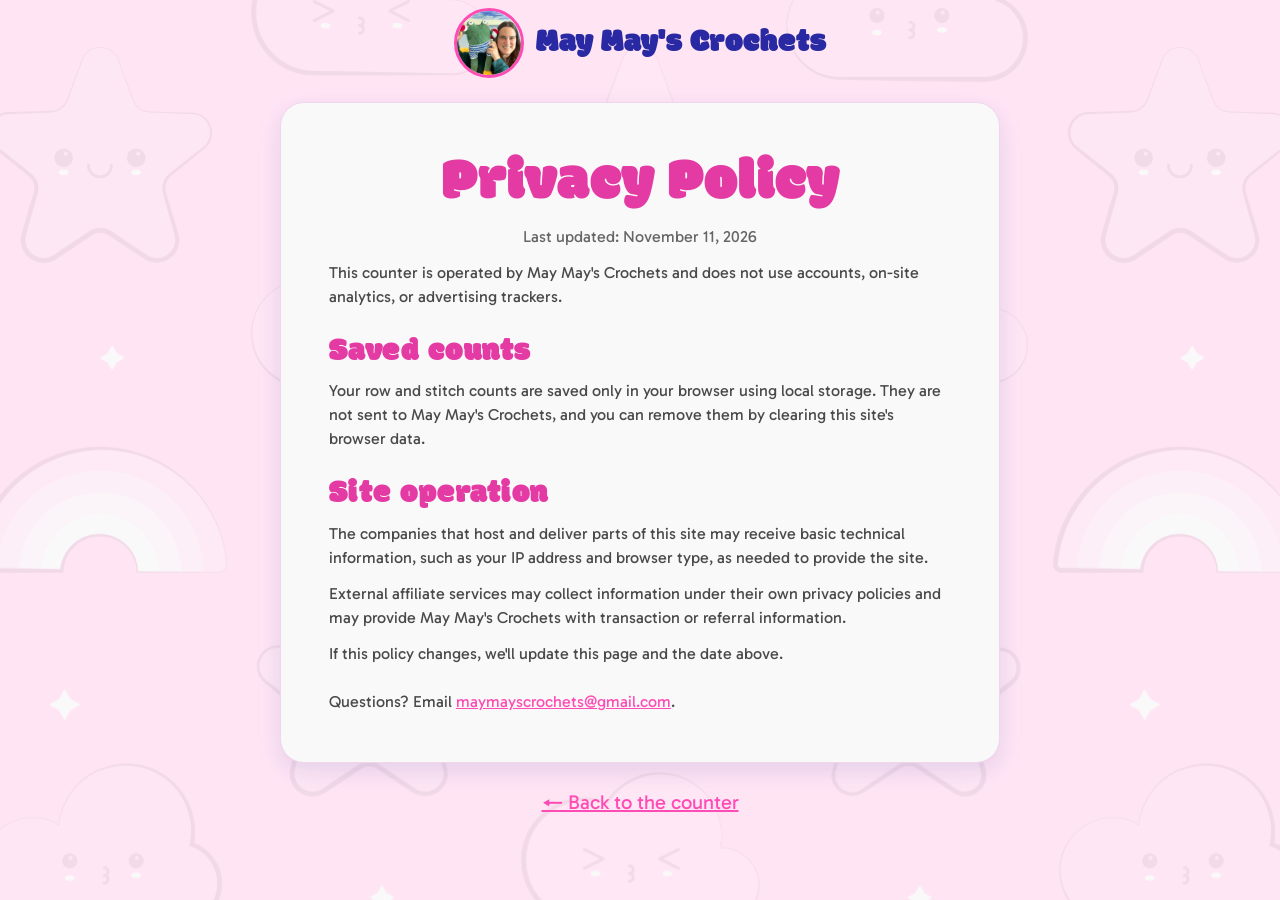
==== commit 8c177720: "Refresh the privacy page stylesheet and drop the payment mention The tip link is gone, so only affil" ====
--- a/privacy/index.html
+++ b/privacy/index.html
@@ -1,31 +1,32 @@
 <!DOCTYPE html>
 <html lang="en">
 <head>
+  <meta charset="UTF-8">
+  <meta name="viewport" content="width=device-width, initial-scale=1">
+
   <script>
     if (window.location.hostname === "maymillerricci.github.io") {
       window.location.replace("https://counter.maymayscrochets.com" + window.location.pathname + window.location.search + window.location.hash);
     }
   </script>
 
-  <meta charset="UTF-8"/>
-  <meta name="viewport" content="width=device-width, initial-scale=1"/>
   <title>Privacy Policy | Row and Stitch Counter</title>
-  <meta name="description" content="Privacy policy for the May May's Crochets row and stitch counter."/>
-  <link rel="canonical" href="https://counter.maymayscrochets.com/privacy/"/>
-  <link rel="icon" href="../yarn_heart.png" sizes="32x32"/>
-  <link rel="apple-touch-icon" href="../yarn_heart.png"/>
-  <link rel="stylesheet" href="../styles.css?v=20260812-cleanup"/>
+  <meta name="description" content="Privacy policy for the May May's Crochets row and stitch counter.">
+  <link rel="canonical" href="https://counter.maymayscrochets.com/privacy/">
+  <link rel="icon" href="../yarn_heart.png" sizes="32x32">
+  <link rel="apple-touch-icon" href="../yarn_heart.png">
+  <link rel="stylesheet" href="../styles.css?v=20261111-andie4">
 </head>
 <body>
   <main class="privacy-shell">
     <a class="privacy-brand" href="/">
-      <img src="../may_victor_frog_2-160.png" alt=""/>
+      <img src="../may_victor_frog_2-160.png" alt="" width="64" height="64">
       <span>May May's Crochets</span>
     </a>
 
     <article class="privacy-card">
       <h1>Privacy Policy</h1>
-      <p class="privacy-updated">Last updated: August 12, 2026</p>
+      <p class="privacy-updated">Last updated: November 11, 2026</p>
 
       <p>This counter is operated by May May's Crochets and does not use accounts, on-site analytics, or advertising trackers.</p>
 
@@ -35,7 +36,7 @@
       <h2>Site operation</h2>
       <p>The companies that host and deliver parts of this site may receive basic technical information, such as your IP address and browser type, as needed to provide the site.</p>
 
-      <p>External payment and affiliate services may collect information under their own privacy policies and may provide May May's Crochets with transaction or referral information.</p>
+      <p>External affiliate services may collect information under their own privacy policies and may provide May May's Crochets with transaction or referral information.</p>
 
       <p>If this policy changes, we'll update this page and the date above.</p>
 
--- a/styles.css
+++ b/styles.css
@@ -1,11 +1,13 @@
 /*
  * Portions adapted from the Kawaii-Chan WordPress theme.
  * Copyright (C) 2022 Automattic. Licensed under GPLv2 or later.
+ * Modified for the Row & Stitch Counter by May May's Crochets, August 12, 2026.
  * See LICENSE and README.md for details.
  */
 
 @import url("https://fonts.googleapis.com/css2?family=Gabarito:wght@400;600&family=Modak&display=swap");
 
+/* Design tokens */
 :root {
   --color-background: #ffe5f4;
   --color-contrast: #2929a3;
@@ -13,8 +15,11 @@
   --color-secondary: #ff33aa;
   --color-surface: #faf9fa;
   --color-heading: #e43aa4;
+  --color-text: #4a4a4a;
+  --color-border: #f0d6eb;
   --font-body: Gabarito, system-ui;
   --font-heading: Modak, system-ui;
+  --font-support: Inter, -apple-system, BlinkMacSystemFont, "Segoe UI", sans-serif;
   --font-size-medium: clamp(1rem, 1rem + ((1vw - 0.2rem) * 0.455), 1.25rem);
   --font-size-large: clamp(1.75rem, 1.75rem + ((1vw - 0.2rem) * 0.455), 2rem);
   --font-size-x-large: clamp(2rem, 2rem + ((1vw - 0.2rem) * 4.545), 4.5rem);
@@ -25,9 +30,10 @@
   --wide-width: 1200px;
 }
 
+/* Base */
 body {
   background-color: var(--color-background);
-  background-image: url('kawaii_pattern.png');
+  background-image: url("kawaii_pattern.png");
   background-position: 50% 0;
   background-size: 1080px;
   color: var(--color-contrast);
@@ -65,6 +71,7 @@
   text-decoration: none;
 }
 
+/* Shared utilities */
 .visually-hidden {
   word-wrap: normal !important;
   position: absolute;
@@ -77,6 +84,7 @@
   clip-path: inset(50%);
 }
 
+/* Header and social links */
 .site-header,
 .site-footer {
   padding-inline: var(--space-large);
@@ -94,10 +102,10 @@
   flex-flow: column wrap;
   align-items: center;
   justify-content: space-between;
-  gap: var(--space-medium);
+  gap: var(--space-small);
   padding-top: var(--space-small);
   border-radius: 50px 50px 0 0;
-  background: var(--color-contrast);
+  background-color: var(--color-contrast);
   color: var(--color-surface);
 }
 
@@ -110,15 +118,15 @@
 
 .site-brand-logo img {
   box-sizing: border-box;
-  width: 80px;
-  height: 80px;
+  width: 60px;
+  height: 60px;
   border-radius: inherit;
   object-fit: cover;
 }
 
 .site-title {
   margin: 0;
-  padding-bottom: var(--space-medium);
+  padding-bottom: var(--space-small);
   color: var(--color-surface);
   font-family: var(--font-heading);
   font-size: var(--font-size-x-large);
@@ -159,6 +167,11 @@
   line-height: 1.5;
 }
 
+.site-footer .social-links--labeled {
+  justify-content: center;
+  font-size: 28px;
+}
+
 .social-link {
   display: block;
   margin: 0;
@@ -226,8 +239,9 @@
   overflow: hidden;
 }
 
+/* Main counter */
 .page-content {
-  padding: 5vh var(--space-large) 15vh;
+  padding: 3vh var(--space-large) 15vh;
 }
 
 .counter-page {
@@ -253,7 +267,8 @@
 }
 
 .stitch-haven-banner {
-  max-width: var(--content-width);
+  box-sizing: border-box;
+  max-width: 768px;
   margin: 0 auto 2rem;
   padding: 1rem 1.5rem;
   border-radius: 12px;
@@ -263,26 +278,36 @@
 
 .stitch-haven-banner p {
   margin: 0;
-  color: #2929a3;
-  font-family: Inter, -apple-system, BlinkMacSystemFont, 'Segoe UI', sans-serif;
+  color: var(--color-contrast);
+  font-family: var(--font-support);
   font-size: 1rem;
   line-height: 1.5;
 }
 
+.stitch-haven-banner__buddy {
+  display: inline-block;
+  width: 2em;
+  height: 2em;
+  margin-right: 0.3em;
+  border-radius: 50%;
+  background: #fbe3c4;
+  vertical-align: -0.6em;
+}
+
 .stitch-haven-link {
-  color: #2929a3;
+  color: var(--color-contrast);
   font-weight: 600;
   text-decoration: underline;
 }
 
 .stitch-haven-link:hover {
-  color: #2929a3;
+  color: var(--color-contrast);
   text-decoration: none;
 }
 
 .counter-page__body a:focus-visible {
   border-radius: 2px;
-  outline: 2px solid #2929a3;
+  outline: 2px solid var(--color-contrast);
   outline-offset: 2px;
   text-decoration: underline;
 }
@@ -290,8 +315,9 @@
 .counter-wrapper {
   display: flex;
   flex-wrap: wrap;
-  justify-content: center;
-  gap: 6em;
+  flex-direction: column;
+  align-items: center;
+  gap: 2em;
   max-width: var(--content-width);
   margin: 2em auto 0;
   font-family: sans-serif;
@@ -306,6 +332,97 @@
   background-color: #fdfdfd;
   box-shadow: 2px 2px 8px rgba(0, 0, 0, 0.05);
   text-align: center;
+}
+
+/* Crafting buddy: Andie perches on a counter card and can tuck down to peek */
+.counter-box:has(.crafting-buddy--narrow) {
+  margin-top: 3.5rem;
+}
+
+.crafting-buddy {
+  position: absolute;
+  bottom: calc(100% - 2px);
+  right: 1.5rem;
+  height: 6.5rem;
+}
+
+.crafting-buddy--wide {
+  display: none;
+}
+
+.crafting-buddy--hiding,
+.crafting-buddy--returning {
+  overflow: hidden;
+}
+
+.crafting-buddy__toggle {
+  display: block;
+  height: 100%;
+  padding: 0;
+  border: 0;
+  background: none;
+  cursor: pointer;
+}
+
+.crafting-buddy__toggle img {
+  display: block;
+  width: auto;
+  height: 100%;
+  transform: translateY(13%);
+  transition: transform 0.35s ease;
+  pointer-events: none;
+}
+
+.crafting-buddy--hiding .crafting-buddy__toggle img {
+  transform: translateY(58%);
+}
+
+.crafting-buddy__toggle:focus-visible {
+  outline: 3px solid var(--color-primary);
+  outline-offset: 2px;
+  border-radius: 8px;
+}
+
+.crafting-buddy__toggle:hover img,
+.crafting-buddy__toggle:active img {
+  transform: translateY(calc(13% - 4px));
+}
+
+.crafting-buddy--hiding .crafting-buddy__toggle:hover img,
+.crafting-buddy--hiding .crafting-buddy__toggle:active img {
+  transform: translateY(calc(58% - 8px));
+}
+
+@media (prefers-reduced-motion: reduce) {
+  .crafting-buddy__toggle img {
+    transition: none;
+  }
+}
+
+/* Side by side from 720px, with Andie on Stitches; stacked below, with Andie on Rows */
+@media (min-width: 720px) {
+  .counter-wrapper {
+    flex-direction: row;
+    align-items: flex-end;
+    justify-content: center;
+    column-gap: clamp(1.5rem, calc(100vw - 720px), 6em);
+  }
+
+  .counter-box:has(.crafting-buddy--narrow) {
+    margin-top: 0;
+  }
+
+  .counter-box:has(.crafting-buddy--wide) {
+    margin-top: 3.5rem;
+  }
+
+  .crafting-buddy--narrow {
+    display: none;
+  }
+
+  .crafting-buddy--wide {
+    display: block;
+  }
 }
 
 .counter-box h2 {
@@ -355,7 +472,7 @@
   font-size: 2em;
   cursor: pointer;
   touch-action: manipulation;
-  transition: all 0.2s;
+  transition: background-color 0.2s, transform 0.2s;
 }
 
 .control-button:hover {
@@ -363,14 +480,15 @@
   transform: scale(1.05);
 }
 
+/* About */
 .about-card {
   max-width: var(--content-width);
   margin: 3rem auto 0;
   padding: 1.5rem;
-  border: 1px solid #f0d6eb;
+  border: 1px solid var(--color-border);
   border-radius: 12px;
-  background: #fff8fd;
-  font-family: Inter, -apple-system, BlinkMacSystemFont, 'Segoe UI', sans-serif;
+  background-color: #fff8fd;
+  font-family: var(--font-support);
 }
 
 .about-card h2 {
@@ -391,7 +509,7 @@
   flex-shrink: 0;
   width: 128px;
   height: 128px;
-  border: 1px solid #f0d6eb;
+  border: 1px solid var(--color-border);
   border-radius: 18px;
   box-shadow: 0 8px 24px rgba(41, 41, 163, 0.12);
   object-fit: cover;
@@ -399,7 +517,7 @@
 
 .about-card__bio,
 .about-card__closing {
-  color: #4a4a4a;
+  color: var(--color-text);
   font-size: 1rem;
   line-height: 1.5;
 }
@@ -413,7 +531,7 @@
 .about-card__links {
   margin: 0;
   padding-left: 1.25rem;
-  color: #4a4a4a;
+  color: var(--color-text);
   font-size: 0.95rem;
   line-height: 1.4;
 }
@@ -423,17 +541,18 @@
 }
 
 .about-card__links a {
-  color: #2929a3;
+  color: var(--color-contrast);
 }
 
 .about-card__closing {
   margin: 0.75rem 0 0;
 }
 
+/* Footer */
 .site-footer__panel {
   padding: var(--space-medium) 0 1.25rem;
   border-radius: 0 0 50px 50px;
-  background: var(--color-contrast);
+  background-color: var(--color-contrast);
   color: var(--color-background);
 }
 
@@ -458,6 +577,18 @@
 .footer-credit img {
   width: 3rem;
   height: 3rem;
+}
+
+.footer-credit__made {
+  display: inline-flex;
+  align-items: center;
+  gap: 0.3rem;
+}
+
+.footer-credit__made,
+.footer-credit__by,
+.footer-credit a {
+  white-space: nowrap;
 }
 
 .footer-credit a {
@@ -482,9 +613,10 @@
 }
 
 .page-legal a:hover {
-  color: #4a4a4a;
-}
-
+  color: var(--color-text);
+}
+
+/* Privacy page */
 .privacy-shell {
   width: min(100%, 720px);
   margin: 0 auto;
@@ -512,11 +644,11 @@
 
 .privacy-card {
   padding: clamp(1.5rem, 5vw, 3rem);
-  border: 1px solid #f0d6eb;
+  border: 1px solid var(--color-border);
   border-radius: 24px;
-  background: var(--color-surface);
+  background-color: var(--color-surface);
   box-shadow: 0 8px 24px rgba(41, 41, 163, 0.12);
-  color: #4a4a4a;
+  color: var(--color-text);
 }
 
 .privacy-card h1 {
@@ -549,20 +681,60 @@
   font-size: 0.875rem;
 }
 
-.privacy-contact {
-  margin-top: 1.5rem !important;
+.privacy-card .privacy-contact {
+  margin-top: 1.5rem;
 }
 
 .privacy-back {
   margin-top: 1.5rem;
 }
 
+/* Responsive adjustments */
 @media (max-width: 768px) {
   .social-links--labeled {
     justify-content: center;
   }
-
-  .counter-wrapper {
-    gap: 2em;
-  }
-}
+}
+
+@media (max-width: 480px) {
+  .footer-credit {
+    flex-direction: column;
+    gap: 0.25rem;
+    font-size: 1rem;
+    white-space: nowrap;
+  }
+
+  .footer-credit img {
+    width: 2rem;
+    height: 2rem;
+  }
+
+  .site-footer .social-links--labeled {
+    gap: 0.75rem;
+    font-size: 24px;
+  }
+}
+
+/* Header and footer links: one row down to small tablets, two by two on phones */
+@media (max-width: 720px) {
+  .stitch-haven-banner p {
+    text-wrap: balance;
+  }
+
+  .site-header .social-links--labeled {
+    flex-wrap: nowrap;
+    font-size: 24px;
+  }
+}
+
+@media (max-width: 480px) {
+  .site-header .social-links--labeled,
+  .site-footer .social-links--labeled {
+    display: grid;
+    grid-template-columns: repeat(2, auto);
+    justify-content: center;
+    column-gap: 1.25rem;
+    row-gap: 0.25rem;
+    font-size: 24px;
+  }
+}
